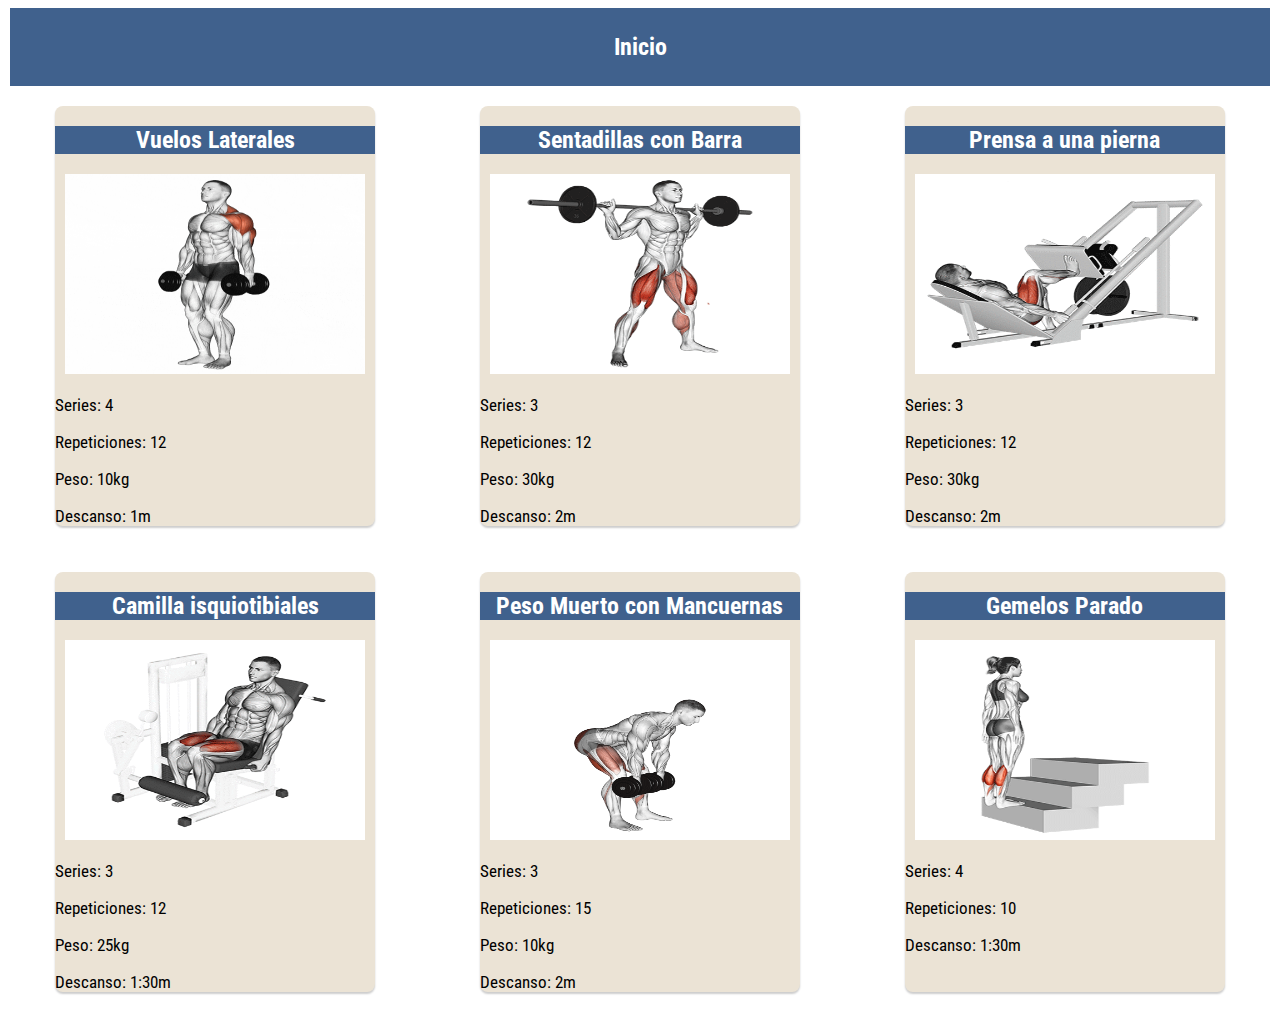
==== diaDos.html @ 92f2d232 "Add files via upload" ====
<!DOCTYPE html>
<html lang="en">
<head>
    <meta charset="UTF-8">
    <meta name="viewport" content="width=device-width, initial-scale=1.0">
    <title>Inicio</title>
    <link rel="stylesheet" href="./styles/styles.css">
    <link rel="preconnect" href="https://fonts.googleapis.com">
    <link rel="preconnect" href="https://fonts.gstatic.com" crossorigin>
    <link href="https://fonts.googleapis.com/css2?family=Roboto+Condensed&display=swap" rel="stylesheet">
</head>
<body>

    <header class="header">

        <div>
            <a href="index.html"><h2>Inicio</h2></a>
        </div>
        
    </header>

    <section class="flex-card">
            
        <div class="listado-ejercicios contenedor-ejercicios">

            <div class="imagenes-ejercicios cards">
                <h2>Vuelos Laterales</h2>
                <img src="./img/Vuelos laterales con mancuernas.gif" alt="Vuelos Laterales">
                <p>Series: 4</p>
                <p>Repeticiones: 12</p>
                <p>Peso: 10kg</p>
                <p>Descanso: 1m</p>
                
            </div>

            <div class="imagenes-ejercicios cards">
                <h2>Sentadillas con Barra</h2>
                <img src="./img/Sentadilla barra libre.gif" alt="Sentadillas con Barra">
                <p>Series: 3</p>
                <p>Repeticiones: 12</p>
                <p>Peso: 30kg</p>
                <p>Descanso: 2m</p>

            </div>

            <div class="imagenes-ejercicios cards">
                <h2>Prensa a una pierna</h2>
                <img src="./img/Prensa a 1 pierna.webp" alt="Prensa a una pierna">
                <p>Series: 3</p>
                <p>Repeticiones: 12</p>
                <p>Peso: 30kg</p>
                <p>Descanso: 2m</p>

            </div>

            <div class="imagenes-ejercicios cards"> 
                <h2>Camilla isquiotibiales</h2>
                <img src="./img/Camilla de isquios.webp" alt="Camilla isquiotibiales">
                <p>Series: 3</p>
                <p>Repeticiones: 12</p>
                <p>Peso: 25kg</p>
                <p>Descanso: 1:30m</p>

            </div>

            <div class="imagenes-ejercicios cards">
                <h2>Peso Muerto con Mancuernas</h2>
                <img src="./img/Peso muerto rumano con mancuernas.gif" alt="Peso Muerto con Mancuernas">
                <p>Series: 3</p>
                <p>Repeticiones: 15</p>
                <p>Peso: 10kg</p>
                <p>Descanso: 2m</p>

            </div>

            <div class="imagenes-ejercicios cards">
                <h2>Gemelos Parado</h2>
                <img src="./img/Gemelos parado.gif" alt="Gemelos Parado">
                <p>Series: 4</p>
                <p>Repeticiones: 10</p>
                <p>Descanso: 1:30m</p>

            </div>

        </div>

    </section>

</body>
</html>
---- styles/styles.css ----
/* GENERALES */
a {
  text-decoration: none;
}

h1 {
  font-family: "Roboto Condensed", sans-serif;
  color: white;
  text-align: center;
}

h2 {
  background-color: #40618D;
  font-family: "Roboto Condensed", sans-serif;
  color: white;
  text-align: center;
}

p {
  font-family: "Roboto Condensed", sans-serif;
  font-size: 17px;
  text-align: left;
}

/* HEADER */
.header {
  background-color: #40618D;
  padding: 5px;
  margin: 2px;
  text-align: center;
  color: #fff;
  font-family: "Roboto Condensed", sans-serif;
}

/* CATEGORIAS */
.listado-dias {
  display: grid;
  grid-template-columns: repeat(auto-fit, minmax(320px, 1fr));
  grid-gap: 10px;
  justify-items: center;
}

.imagenes-dias {
  background-color: rgb(235, 227, 213);
}

/* CARTAS */
.container-cards .card {
  width: 320px;
  height: 290px;
  border-radius: 8px;
  box-shadow: 0 2px 2px rgba(0, 0, 0, 0.2);
  overflow: hidden;
  margin: 18px;
  text-align: center;
  transition: all 0.25s;
}

.container-cards .card:hover {
  transform: translateY(-15px);
  box-shadow: 0 12px 16px rgba(0, 0, 0, 0.5);
}

.container-cards .card img {
  width: 280px;
  height: 195px;
  margin: 5px;
  padding: 5px;
  transition: 0.5s;
}

.container-cards .card img:hover {
  transform: scale(1.1);
  filter: contrast(130%);
}

/* EJERCICIOS */
.listado-ejercicios {
  display: grid;
  grid-template-columns: repeat(auto-fit, minmax(320px, 1fr));
  grid-gap: 10px;
  justify-items: center;
}

.imagenes-ejercicios {
  background-color: rgb(235, 227, 213);
}

.imagenes-ejercicios img {
  width: 300px;
  height: 200px;
}

/* CARTAS EJERCICIOS */
.contenedor-ejercicios .cards {
  width: 320px;
  height: 420px;
  border-radius: 8px;
  box-shadow: 0 2px 2px rgba(0, 0, 0, 0.2);
  overflow: hidden;
  margin: 18px;
  text-align: center;
}/*# sourceMappingURL=styles.css.map */
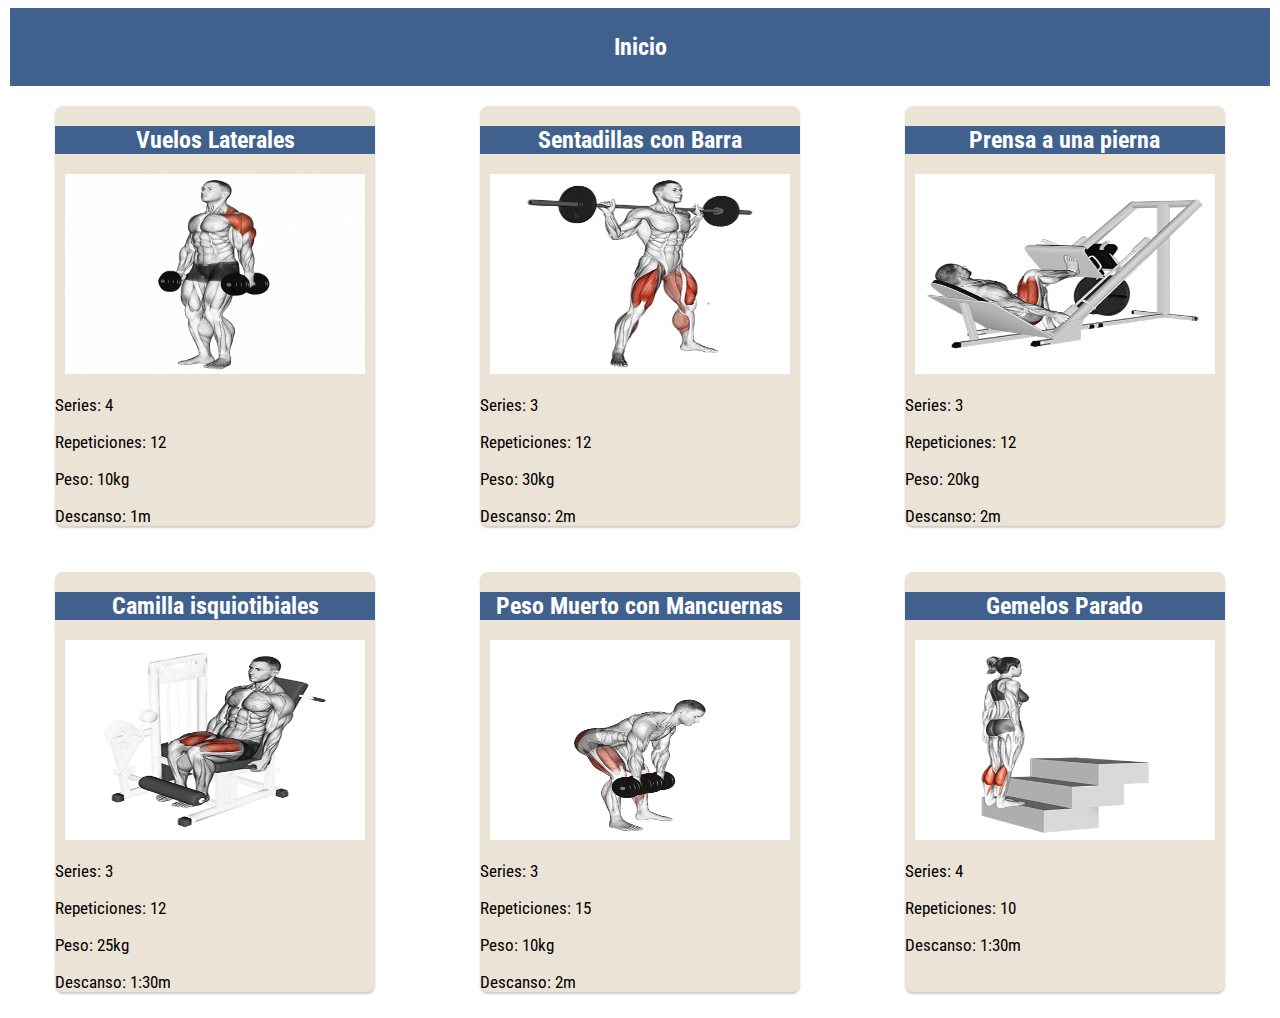
==== commit a7700d7b: "Update diaDos.html" ====
--- a/diaDos.html
+++ b/diaDos.html
@@ -48,7 +48,7 @@
                 <img src="./img/Prensa a 1 pierna.webp" alt="Prensa a una pierna">
                 <p>Series: 3</p>
                 <p>Repeticiones: 12</p>
-                <p>Peso: 30kg</p>
+                <p>Peso: 20kg</p>
                 <p>Descanso: 2m</p>
 
             </div>
